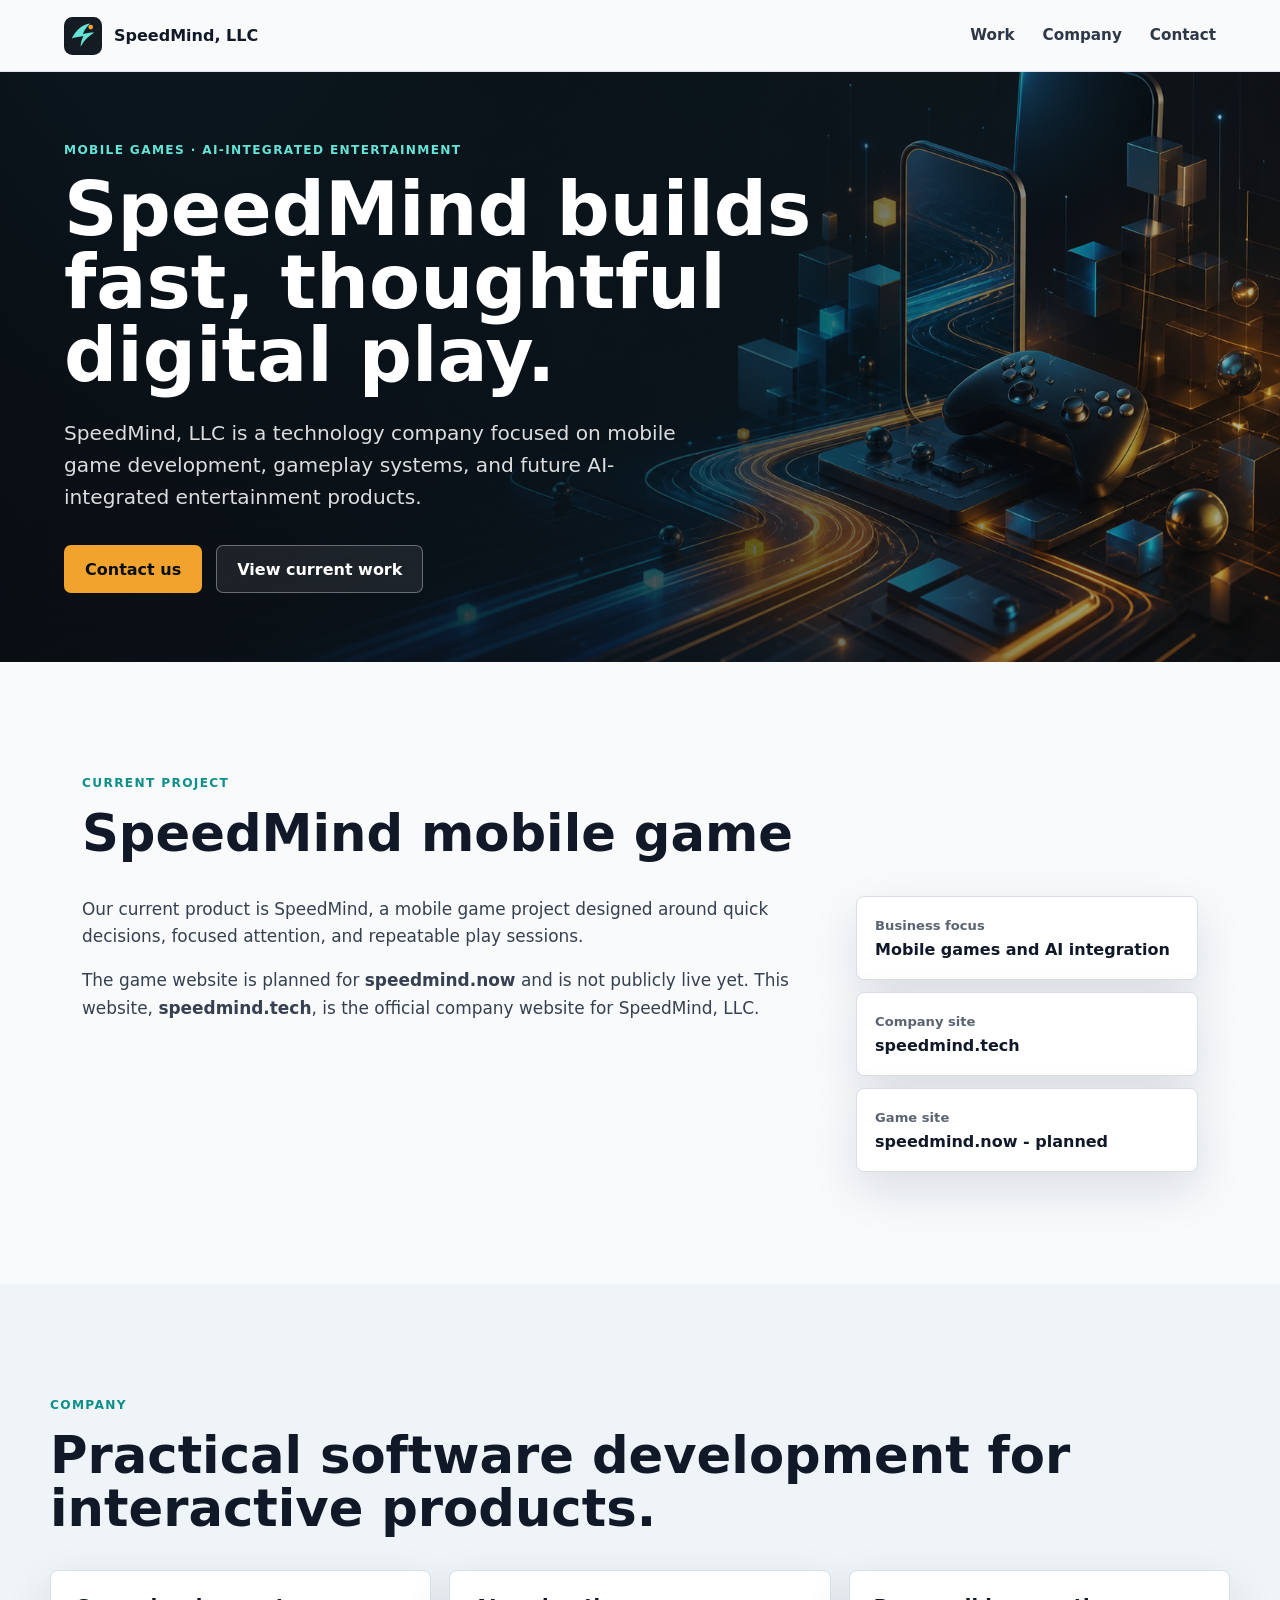
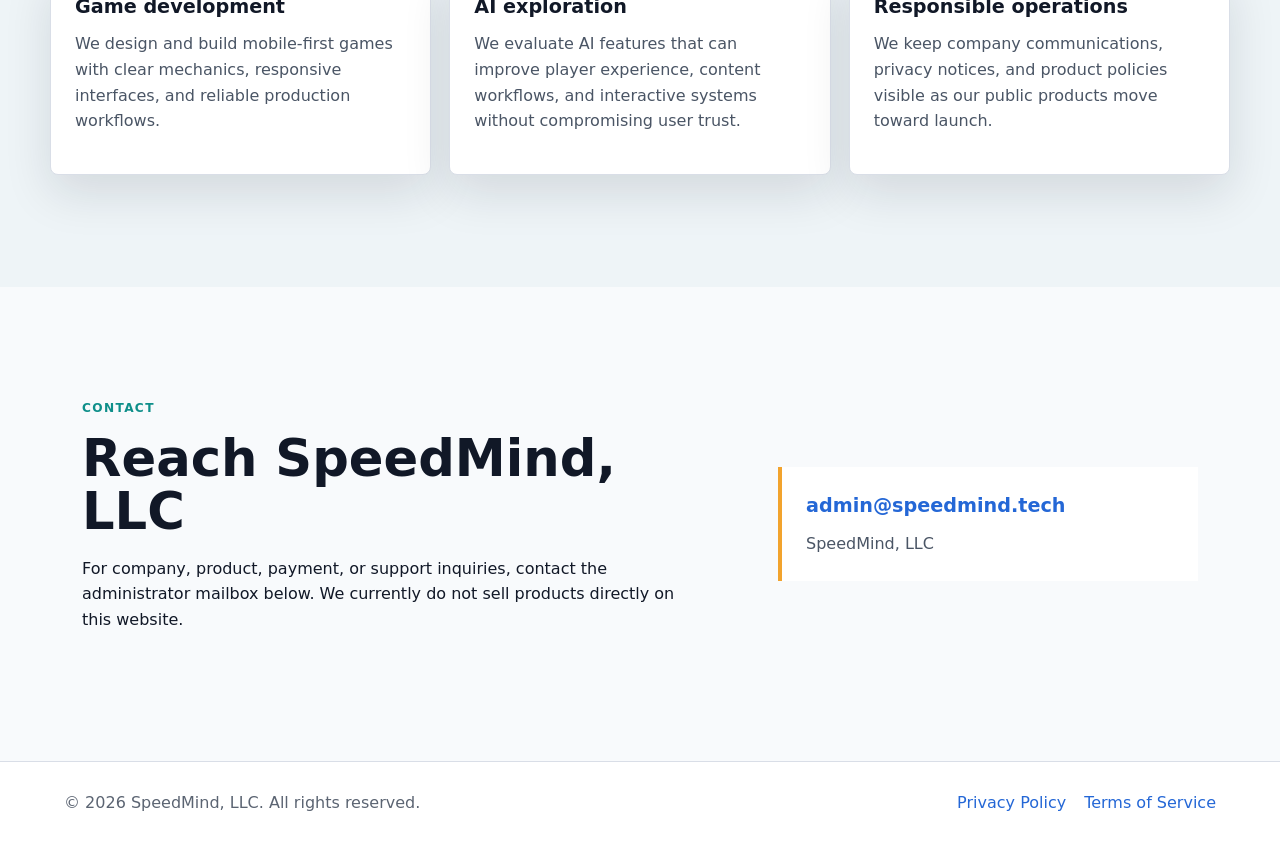
==== index.html @ 366c6c0c "Initial SpeedMind website" ====
<!doctype html>
<html lang="en">
  <head>
    <meta charset="utf-8">
    <meta name="viewport" content="width=device-width, initial-scale=1">
    <title>SpeedMind, LLC | Mobile Games and AI-Integrated Entertainment</title>
    <meta name="description" content="SpeedMind, LLC builds mobile games and explores AI-integrated entertainment experiences.">
    <meta property="og:title" content="SpeedMind, LLC">
    <meta property="og:description" content="Mobile games and AI-integrated entertainment experiences.">
    <meta property="og:type" content="website">
    <meta property="og:image" content="assets/hero-speedmind.png">
    <link rel="canonical" href="https://speedmind.tech/">
    <link rel="icon" href="assets/favicon.svg" type="image/svg+xml">
    <link rel="stylesheet" href="assets/styles.css">
  </head>
  <body>
    <header class="site-header">
      <a class="brand" href="/" aria-label="SpeedMind home">
        <img src="assets/logo.svg" alt="" width="38" height="38">
        <span>SpeedMind, LLC</span>
      </a>
      <nav class="nav" aria-label="Primary navigation">
        <a href="#work">Work</a>
        <a href="#company">Company</a>
        <a href="#contact">Contact</a>
      </nav>
    </header>

    <main>
      <section class="hero">
        <div class="hero-copy">
          <p class="eyebrow">Mobile games · AI-integrated entertainment</p>
          <h1>SpeedMind builds fast, thoughtful digital play.</h1>
          <p>
            SpeedMind, LLC is a technology company focused on mobile game development,
            gameplay systems, and future AI-integrated entertainment products.
          </p>
          <div class="hero-actions">
            <a class="button primary" href="#contact">Contact us</a>
            <a class="button secondary" href="#work">View current work</a>
          </div>
        </div>
      </section>

      <section id="work" class="section">
        <div class="section-heading">
          <p class="eyebrow">Current project</p>
          <h2>SpeedMind mobile game</h2>
        </div>
        <div class="two-column">
          <div>
            <p>
              Our current product is SpeedMind, a mobile game project designed around
              quick decisions, focused attention, and repeatable play sessions.
            </p>
            <p>
              The game website is planned for <strong>speedmind.now</strong> and is not
              publicly live yet. This website, <strong>speedmind.tech</strong>, is the
              official company website for SpeedMind, LLC.
            </p>
          </div>
          <div class="facts" aria-label="Company facts">
            <div>
              <span>Business focus</span>
              <strong>Mobile games and AI integration</strong>
            </div>
            <div>
              <span>Company site</span>
              <strong>speedmind.tech</strong>
            </div>
            <div>
              <span>Game site</span>
              <strong>speedmind.now - planned</strong>
            </div>
          </div>
        </div>
      </section>

      <section id="company" class="section band">
        <div class="section-heading">
          <p class="eyebrow">Company</p>
          <h2>Practical software development for interactive products.</h2>
        </div>
        <div class="cards">
          <article class="card">
            <h3>Game development</h3>
            <p>We design and build mobile-first games with clear mechanics, responsive interfaces, and reliable production workflows.</p>
          </article>
          <article class="card">
            <h3>AI exploration</h3>
            <p>We evaluate AI features that can improve player experience, content workflows, and interactive systems without compromising user trust.</p>
          </article>
          <article class="card">
            <h3>Responsible operations</h3>
            <p>We keep company communications, privacy notices, and product policies visible as our public products move toward launch.</p>
          </article>
        </div>
      </section>

      <section id="contact" class="section contact">
        <div>
          <p class="eyebrow">Contact</p>
          <h2>Reach SpeedMind, LLC</h2>
          <p>
            For company, product, payment, or support inquiries, contact the administrator
            mailbox below. We currently do not sell products directly on this website.
          </p>
        </div>
        <address>
          <a href="mailto:admin@speedmind.tech">admin@speedmind.tech</a>
          <span>SpeedMind, LLC</span>
        </address>
      </section>
    </main>

    <footer class="site-footer">
      <span>© <span id="year"></span> SpeedMind, LLC. All rights reserved.</span>
      <nav aria-label="Legal links">
        <a href="pages/privacy.html">Privacy Policy</a>
        <a href="pages/terms.html">Terms of Service</a>
      </nav>
    </footer>

    <script>
      document.getElementById("year").textContent = new Date().getFullYear();
    </script>
  </body>
</html>
---- assets/styles.css ----
:root {
  color-scheme: light;
  --ink: #111827;
  --muted: #5b6472;
  --line: #d9dee7;
  --panel: #ffffff;
  --soft: #eef4f7;
  --deep: #151b22;
  --teal: #0f8f8a;
  --blue: #2467d6;
  --amber: #f2a32d;
  --shadow: 0 18px 48px rgba(17, 24, 39, 0.12);
}

* {
  box-sizing: border-box;
}

html {
  scroll-behavior: smooth;
}

body {
  margin: 0;
  color: var(--ink);
  font-family: Inter, ui-sans-serif, system-ui, -apple-system, BlinkMacSystemFont, "Segoe UI", sans-serif;
  line-height: 1.6;
  background: #f8fafc;
}

a {
  color: var(--blue);
  text-decoration: none;
}

a:hover {
  text-decoration: underline;
}

.site-header {
  position: sticky;
  top: 0;
  z-index: 10;
  display: flex;
  align-items: center;
  justify-content: space-between;
  gap: 24px;
  min-height: 72px;
  padding: 14px clamp(20px, 5vw, 72px);
  border-bottom: 1px solid rgba(217, 222, 231, 0.82);
  background: rgba(248, 250, 252, 0.92);
  backdrop-filter: blur(16px);
}

.brand {
  display: inline-flex;
  align-items: center;
  gap: 12px;
  color: var(--ink);
  font-weight: 760;
  letter-spacing: 0;
}

.brand:hover {
  text-decoration: none;
}

.brand img {
  flex: 0 0 auto;
}

.nav {
  display: flex;
  align-items: center;
  gap: clamp(12px, 3vw, 28px);
  font-size: 0.95rem;
  font-weight: 650;
}

.nav a {
  color: #2e3745;
}

.hero {
  min-height: min(590px, calc(82vh - 72px));
  display: grid;
  align-items: center;
  padding: clamp(42px, 6vw, 64px) clamp(20px, 5vw, 72px);
  color: #ffffff;
  background:
    linear-gradient(90deg, rgba(10, 15, 20, 0.94) 0%, rgba(12, 18, 24, 0.79) 45%, rgba(13, 21, 29, 0.28) 100%),
    url("hero-speedmind.png") center right / cover no-repeat;
}

.hero-copy {
  max-width: 760px;
}

.eyebrow {
  margin: 0 0 14px;
  color: var(--teal);
  font-size: 0.76rem;
  font-weight: 820;
  letter-spacing: 0.11em;
  text-transform: uppercase;
}

.hero .eyebrow {
  color: #64e3d6;
}

h1,
h2,
h3,
p {
  margin-top: 0;
}

h1 {
  max-width: 760px;
  margin-bottom: 24px;
  font-size: clamp(2.9rem, 6.2vw, 4.65rem);
  line-height: 0.98;
  letter-spacing: 0;
}

.hero p:not(.eyebrow) {
  max-width: 650px;
  margin-bottom: 32px;
  color: rgba(255, 255, 255, 0.86);
  font-size: clamp(1.05rem, 2vw, 1.26rem);
}

.hero-actions {
  display: flex;
  flex-wrap: wrap;
  gap: 14px;
}

.button {
  display: inline-flex;
  align-items: center;
  justify-content: center;
  min-height: 48px;
  padding: 0 20px;
  border: 1px solid transparent;
  border-radius: 7px;
  font-weight: 760;
  text-decoration: none;
}

.button:hover {
  text-decoration: none;
}

.button.primary {
  color: #081016;
  background: var(--amber);
}

.button.secondary {
  color: #ffffff;
  border-color: rgba(255, 255, 255, 0.34);
  background: rgba(255, 255, 255, 0.08);
}

.section {
  max-width: 1180px;
  margin: 0 auto;
  padding: clamp(64px, 9vw, 112px) clamp(20px, 5vw, 32px);
}

.section-heading {
  max-width: 760px;
  margin-bottom: 36px;
}

h2 {
  margin-bottom: 18px;
  font-size: clamp(2rem, 4vw, 3.4rem);
  line-height: 1.03;
  letter-spacing: 0;
}

h3 {
  margin-bottom: 12px;
  font-size: 1.2rem;
  line-height: 1.25;
  letter-spacing: 0;
}

.two-column {
  display: grid;
  grid-template-columns: minmax(0, 1.35fr) minmax(280px, 0.65fr);
  gap: clamp(28px, 5vw, 64px);
  align-items: start;
}

.two-column p {
  color: #364050;
  font-size: 1.06rem;
}

.facts {
  display: grid;
  gap: 12px;
}

.facts div,
.card {
  border: 1px solid var(--line);
  border-radius: 8px;
  background: var(--panel);
  box-shadow: var(--shadow);
}

.facts div {
  padding: 18px;
}

.facts span {
  display: block;
  margin-bottom: 4px;
  color: var(--muted);
  font-size: 0.82rem;
  font-weight: 720;
}

.facts strong {
  display: block;
  line-height: 1.3;
}

.band {
  max-width: none;
  background: var(--soft);
}

.band > * {
  max-width: 1180px;
  margin-left: auto;
  margin-right: auto;
}

.cards {
  display: grid;
  grid-template-columns: repeat(3, minmax(0, 1fr));
  gap: 18px;
  max-width: 1180px;
}

.card {
  padding: 24px;
}

.card p {
  color: #4a5565;
}

.contact {
  display: grid;
  grid-template-columns: minmax(0, 1fr) minmax(280px, 420px);
  gap: clamp(28px, 6vw, 80px);
  align-items: center;
}

address {
  display: grid;
  gap: 10px;
  padding: 24px;
  border-left: 4px solid var(--amber);
  color: #4a5565;
  font-style: normal;
  background: #ffffff;
}

address a {
  font-size: 1.2rem;
  font-weight: 760;
}

.site-footer {
  display: flex;
  align-items: center;
  justify-content: space-between;
  gap: 18px;
  padding: 28px clamp(20px, 5vw, 72px);
  border-top: 1px solid var(--line);
  color: var(--muted);
  background: #ffffff;
}

.site-footer nav {
  display: flex;
  gap: 18px;
  flex-wrap: wrap;
}

.legal {
  max-width: 860px;
  margin: 0 auto;
  padding: clamp(54px, 9vw, 96px) clamp(20px, 5vw, 32px);
}

.legal h1 {
  color: var(--ink);
  font-size: clamp(2.5rem, 7vw, 4.5rem);
}

.legal h2 {
  margin-top: 36px;
  font-size: 1.45rem;
}

.legal p {
  color: #3d4654;
}

.updated {
  color: var(--muted);
  font-weight: 650;
}

@media (max-width: 760px) {
  .site-header,
  .site-footer {
    align-items: flex-start;
    flex-direction: column;
  }

  .nav {
    width: 100%;
    justify-content: space-between;
  }

  .hero {
    min-height: auto;
    padding-top: 54px;
    padding-bottom: 52px;
    background:
      linear-gradient(180deg, rgba(10, 15, 20, 0.96) 0%, rgba(12, 18, 24, 0.86) 60%, rgba(13, 21, 29, 0.5) 100%),
      url("hero-speedmind.png") center / cover no-repeat;
  }

  h1 {
    font-size: clamp(2.45rem, 12vw, 3.35rem);
  }

  .two-column,
  .contact,
  .cards {
    grid-template-columns: 1fr;
  }

  .hero-actions {
    flex-wrap: nowrap;
  }

  .button {
    flex: 1 1 0;
    min-width: 0;
    padding: 0 12px;
  }
}
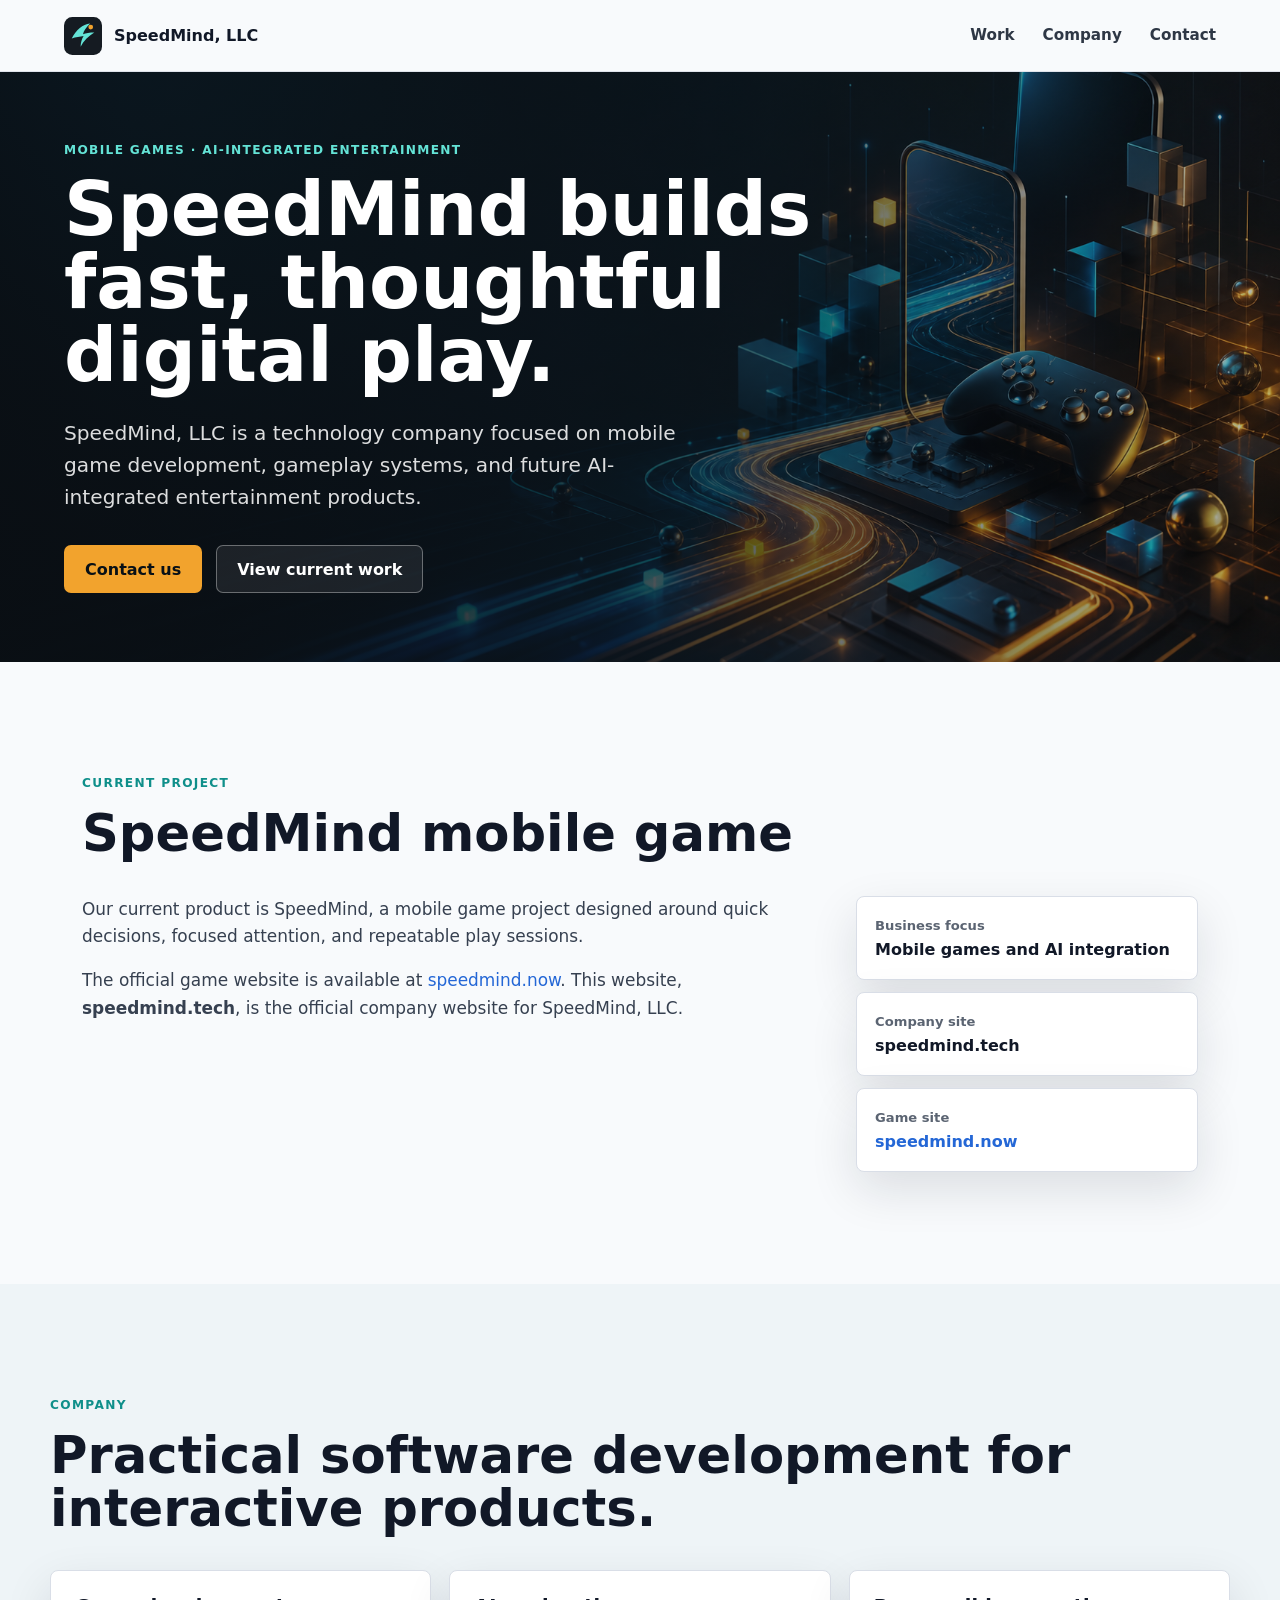
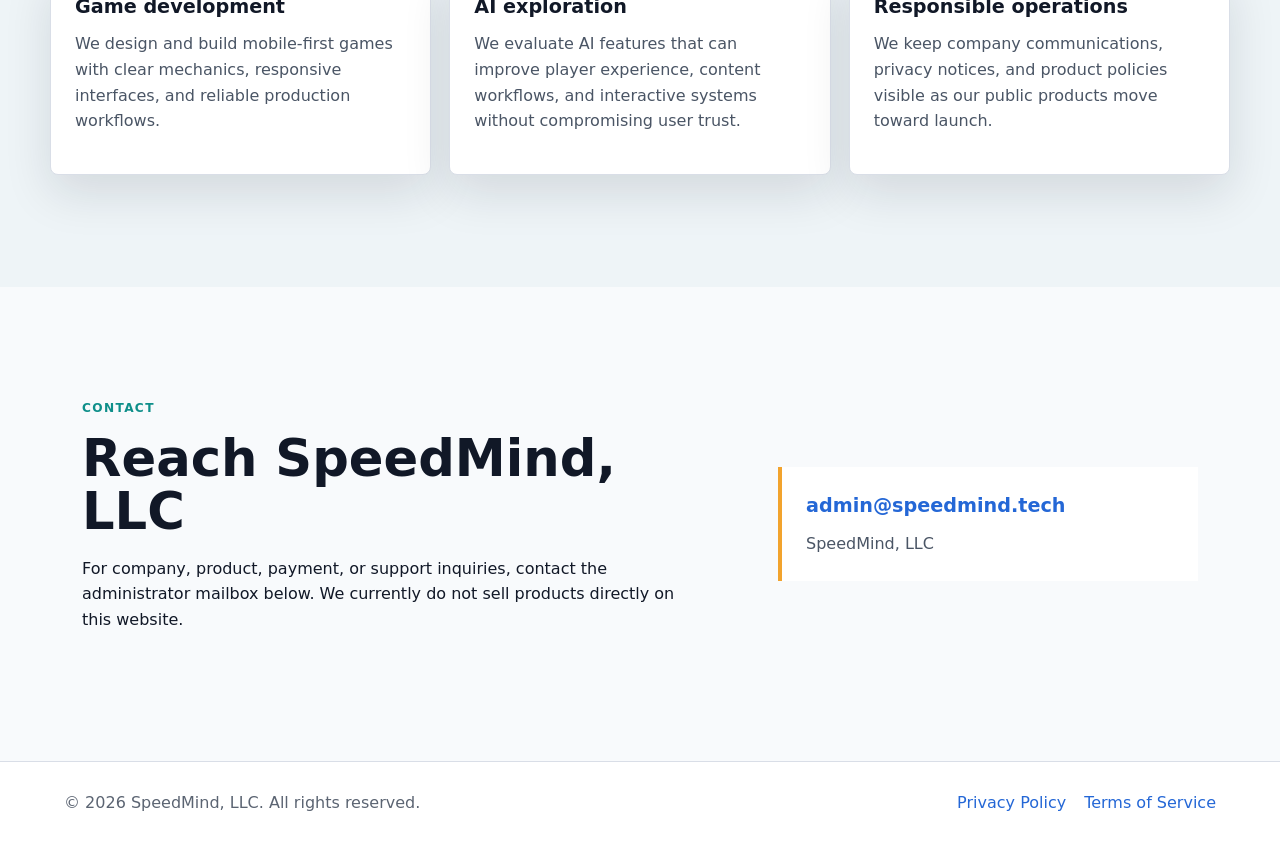
==== commit a64ed29f: "Link to launched SpeedMind game website" ====
--- a/index.html
+++ b/index.html
@@ -54,8 +54,8 @@
               quick decisions, focused attention, and repeatable play sessions.
             </p>
             <p>
-              The game website is planned for <strong>speedmind.now</strong> and is not
-              publicly live yet. This website, <strong>speedmind.tech</strong>, is the
+              The official game website is available at <a href="https://speedmind.now/">speedmind.now</a>.
+              This website, <strong>speedmind.tech</strong>, is the
               official company website for SpeedMind, LLC.
             </p>
           </div>
@@ -70,7 +70,7 @@
             </div>
             <div>
               <span>Game site</span>
-              <strong>speedmind.now - planned</strong>
+              <strong><a href="https://speedmind.now/">speedmind.now</a></strong>
             </div>
           </div>
         </div>
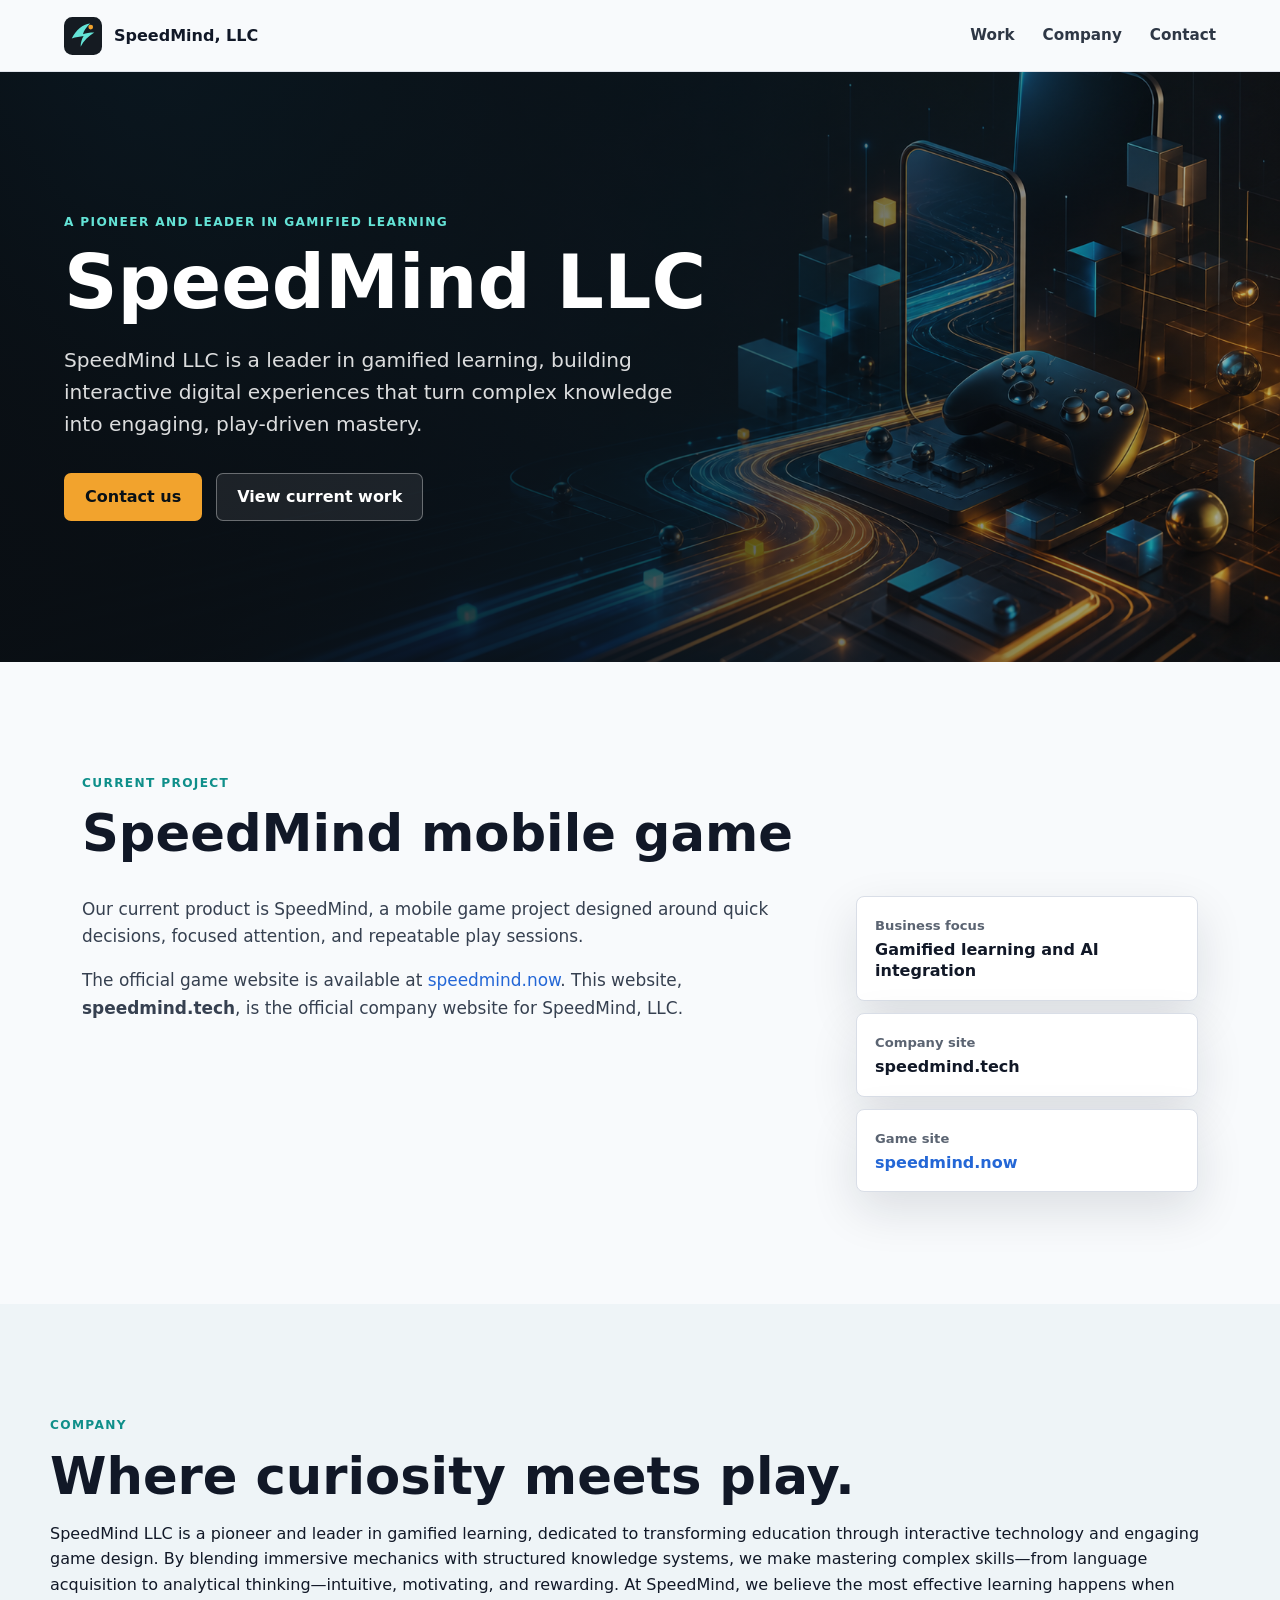
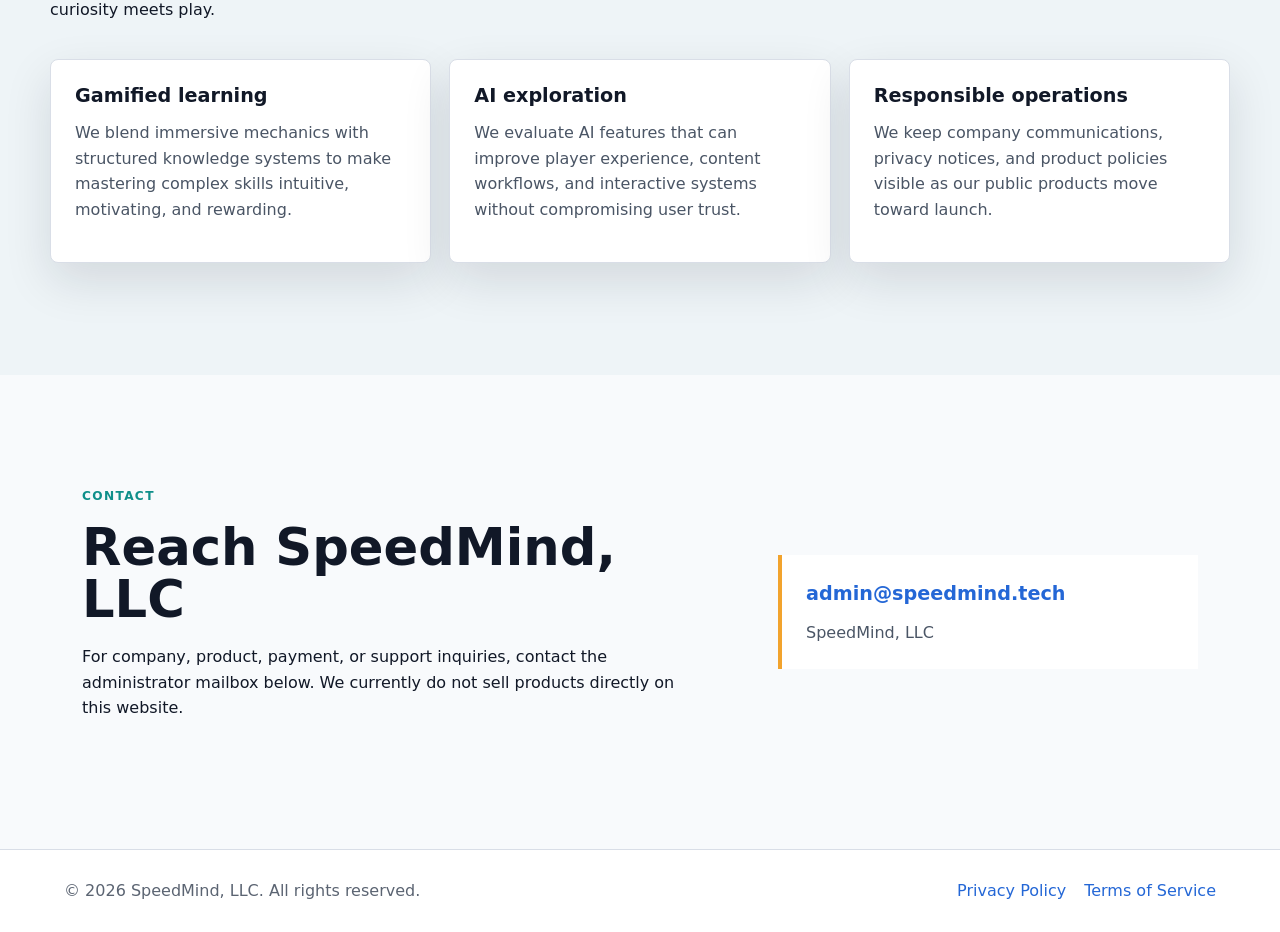
==== commit ff06a017: "Sync company profile with gamified learning positioning" ====
--- a/index.html
+++ b/index.html
@@ -3,10 +3,10 @@
   <head>
     <meta charset="utf-8">
     <meta name="viewport" content="width=device-width, initial-scale=1">
-    <title>SpeedMind, LLC | Mobile Games and AI-Integrated Entertainment</title>
-    <meta name="description" content="SpeedMind, LLC builds mobile games and explores AI-integrated entertainment experiences.">
+    <title>SpeedMind, LLC | A Leader in Gamified Learning</title>
+    <meta name="description" content="SpeedMind LLC is a leader in gamified learning, building interactive digital experiences that turn complex knowledge into engaging, play-driven mastery.">
     <meta property="og:title" content="SpeedMind, LLC">
-    <meta property="og:description" content="Mobile games and AI-integrated entertainment experiences.">
+    <meta property="og:description" content="SpeedMind LLC is a leader in gamified learning, building interactive digital experiences that turn complex knowledge into engaging, play-driven mastery.">
     <meta property="og:type" content="website">
     <meta property="og:image" content="assets/hero-speedmind.png">
     <link rel="canonical" href="https://speedmind.tech/">
@@ -29,11 +29,11 @@
     <main>
       <section class="hero">
         <div class="hero-copy">
-          <p class="eyebrow">Mobile games · AI-integrated entertainment</p>
-          <h1>SpeedMind builds fast, thoughtful digital play.</h1>
+          <p class="eyebrow">A pioneer and leader in gamified learning</p>
+          <h1>SpeedMind LLC</h1>
           <p>
-            SpeedMind, LLC is a technology company focused on mobile game development,
-            gameplay systems, and future AI-integrated entertainment products.
+            SpeedMind LLC is a leader in gamified learning, building interactive digital
+            experiences that turn complex knowledge into engaging, play-driven mastery.
           </p>
           <div class="hero-actions">
             <a class="button primary" href="#contact">Contact us</a>
@@ -62,7 +62,7 @@
           <div class="facts" aria-label="Company facts">
             <div>
               <span>Business focus</span>
-              <strong>Mobile games and AI integration</strong>
+              <strong>Gamified learning and AI integration</strong>
             </div>
             <div>
               <span>Company site</span>
@@ -79,12 +79,20 @@
       <section id="company" class="section band">
         <div class="section-heading">
           <p class="eyebrow">Company</p>
-          <h2>Practical software development for interactive products.</h2>
+          <h2>Where curiosity meets play.</h2>
+          <p>
+            SpeedMind LLC is a pioneer and leader in gamified learning, dedicated to
+            transforming education through interactive technology and engaging game design.
+            By blending immersive mechanics with structured knowledge systems, we make
+            mastering complex skills&mdash;from language acquisition to analytical
+            thinking&mdash;intuitive, motivating, and rewarding. At SpeedMind, we believe
+            the most effective learning happens when curiosity meets play.
+          </p>
         </div>
         <div class="cards">
           <article class="card">
-            <h3>Game development</h3>
-            <p>We design and build mobile-first games with clear mechanics, responsive interfaces, and reliable production workflows.</p>
+            <h3>Gamified learning</h3>
+            <p>We blend immersive mechanics with structured knowledge systems to make mastering complex skills intuitive, motivating, and rewarding.</p>
           </article>
           <article class="card">
             <h3>AI exploration</h3>
